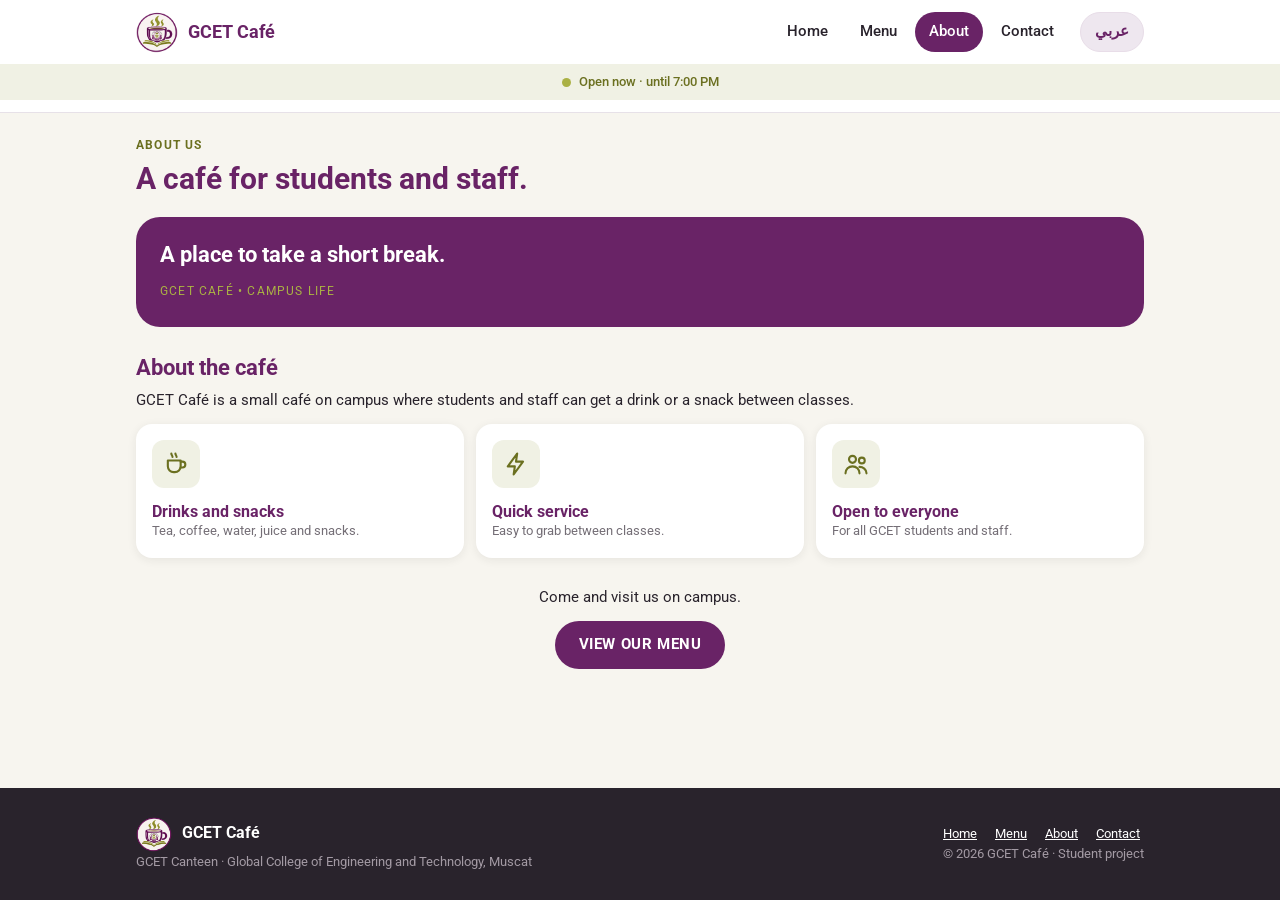
==== about.html @ 2eba9666 "GCET Café website: home, menu, about, contact, thank-you pages" ====
<!DOCTYPE html>
<html lang="en" dir="ltr">
<head>
  <meta charset="UTF-8">
  <meta name="viewport" content="width=device-width, initial-scale=1">
  <meta name="description" content="About GCET Café – a small café on campus for students and staff.">
  <title>GCET Café · About</title>
  <link rel="icon" href="images/logo.png">
  <link rel="preconnect" href="https://fonts.googleapis.com">
  <link rel="preconnect" href="https://fonts.gstatic.com" crossorigin>
  <link href="https://fonts.googleapis.com/css2?family=Cairo:wght@400;500;700&family=Roboto:wght@400;500;700&display=swap" rel="stylesheet">
  <link rel="stylesheet" href="css/style.css">
</head>
<body data-title="title.about">
  <a class="skip-link" href="#main" data-i18n="skip">Skip to main content</a>

  <!-- ===== Header ===== -->
  <header class="site-header">
    <div class="container header-inner">
      <a class="brand" href="index.html">
        <img src="images/logo.png" alt="" width="42" height="42">
        <span data-i18n="brand">GCET Café</span>
      </a>
      <nav class="top-nav" data-i18n-attr="aria-label:nav.main" aria-label="Main navigation">
        <ul>
          <li><a href="index.html" data-i18n="nav.home">Home</a></li>
          <li><a href="menu.html" data-i18n="nav.menu">Menu</a></li>
          <li><a href="about.html" aria-current="page" data-i18n="nav.about">About</a></li>
          <li><a href="contact.html" data-i18n="nav.contact">Contact</a></li>
        </ul>
      </nav>
      <button class="lang-btn" type="button" data-i18n="lang.switch" data-i18n-attr="aria-label:lang.label" aria-label="Switch to Arabic">عربي</button>
      <button class="menu-btn" type="button" aria-expanded="false" aria-controls="nav-overlay" data-i18n-attr="aria-label:nav.open" aria-label="Open navigation menu">
        <span data-icon="burger" style="width:24px;height:24px;display:block"></span>
      </button>
    </div>
    <p class="status-strip" id="status-strip" role="status">
      <span class="dot" aria-hidden="true"></span>
      <span class="status-text">Open now · until 7:00 PM</span>
    </p>
  </header>

  <!-- ===== Navigation menu (mobile) ===== -->
  <div class="nav-overlay" id="nav-overlay">
    <nav class="nav-panel" data-i18n-attr="aria-label:nav.main" aria-label="Main navigation">
      <div class="nav-panel-top">
        <span class="nav-panel-title" data-i18n="nav.title">EXPLORE</span>
        <button class="menu-btn close-btn" type="button" data-i18n-attr="aria-label:nav.close" aria-label="Close navigation menu" style="display:inline-flex">
          <span data-icon="close" style="width:22px;height:22px;display:block"></span>
        </button>
      </div>
      <ul>
        <li><a href="index.html"><strong data-i18n="nav.home">Home</strong><span data-i18n="nav.home.sub">Main page</span></a></li>
        <li><a href="menu.html"><strong data-i18n="nav.menu">Menu</strong><span data-i18n="nav.menu.sub">Drinks and snacks</span></a></li>
        <li><a href="about.html" aria-current="page"><strong data-i18n="nav.about">About</strong><span data-i18n="nav.about.sub">About the café</span></a></li>
        <li><a href="contact.html"><strong data-i18n="nav.contact">Contact</strong><span data-i18n="nav.contact.sub">Get in touch</span></a></li>
      </ul>
    </nav>
  </div>

  <!-- ===== Main content ===== -->
  <main id="main" class="container">
    <span class="eyebrow" data-i18n="about.eyebrow">ABOUT US</span>
    <h1 data-i18n="about.title">A café for students and staff.</h1>

    <figure class="quote-card">
      <blockquote data-i18n="about.quote">A place to take a short break.</blockquote>
      <figcaption><cite data-i18n="about.attr">GCET CAFÉ • CAMPUS LIFE</cite></figcaption>
    </figure>

    <section class="section" aria-labelledby="about-h2">
      <h2 id="about-h2" data-i18n="about.h2">About the café</h2>
      <p data-i18n="about.text">GCET Café is a small café on campus where students and staff can get a drink or a snack between classes.</p>

      <ul class="highlights">
        <li class="card">
          <span class="product-icon" data-icon="cup"></span>
          <div>
            <h3 data-i18n="about.hl1">Drinks and snacks</h3>
            <p data-i18n="about.hl1.d">Tea, coffee, water, juice and snacks.</p>
          </div>
        </li>
        <li class="card">
          <span class="product-icon" data-icon="bolt"></span>
          <div>
            <h3 data-i18n="about.hl2">Quick service</h3>
            <p data-i18n="about.hl2.d">Easy to grab between classes.</p>
          </div>
        </li>
        <li class="card">
          <span class="product-icon" data-icon="people"></span>
          <div>
            <h3 data-i18n="about.hl3">Open to everyone</h3>
            <p data-i18n="about.hl3.d">For all GCET students and staff.</p>
          </div>
        </li>
      </ul>
    </section>

    <section class="closing">
      <p data-i18n="about.closing">Come and visit us on campus.</p>
      <a class="btn" href="menu.html" data-i18n="about.cta">VIEW OUR MENU</a>
    </section>
  </main>

  <!-- ===== Footer ===== -->
  <footer class="site-footer">
    <div class="container footer-inner">
      <div>
        <div class="footer-brand"><img src="images/logo.png" alt="" width="36" height="36"><span data-i18n="brand">GCET Café</span></div>
        <p data-i18n="footer.place">GCET Canteen · Global College of Engineering and Technology, Muscat</p>
      </div>
      <div>
        <ul>
          <li><a href="index.html" data-i18n="nav.home">Home</a></li>
          <li><a href="menu.html" data-i18n="nav.menu">Menu</a></li>
          <li><a href="about.html" data-i18n="nav.about">About</a></li>
          <li><a href="contact.html" data-i18n="nav.contact">Contact</a></li>
        </ul>
        <p data-i18n="footer.copy">© 2026 GCET Café · Student project</p>
      </div>
    </div>
  </footer>

  <!-- ===== Bottom navigation (mobile) ===== -->
  <nav class="bottom-nav" data-i18n-attr="aria-label:nav.main" aria-label="Main navigation">
    <ul>
      <li><a href="index.html"><span data-icon="home"></span><span data-i18n="nav.home">Home</span></a></li>
      <li><a href="menu.html"><span data-icon="menu"></span><span data-i18n="nav.menu">Menu</span></a></li>
      <li><a href="about.html" aria-current="page"><span data-icon="about"></span><span data-i18n="nav.about">About</span></a></li>
      <li><a href="contact.html"><span data-icon="contact"></span><span data-i18n="nav.contact">Contact</span></a></li>
    </ul>
  </nav>

  <script src="js/main.js"></script>
</body>
</html>
---- css/style.css ----
/* =========================================================
   GCET Café — main stylesheet
   Colours and sizes come from the Figma design system.
   ========================================================= */

:root {
  /* Brand colours */
  --purple-900: #692366;
  --purple-700: #8c4a89;
  --purple-200: #e8dde8;
  --purple-100: #eee7ef;
  --olive-700: #6b7020;
  --olive-500: #aab144;
  --olive-100: #f0f1e4;
  --cream-100: #f7f5ef;
  --ink-900: #29232c;
  --gray-600: #746e76;
  --gray-400: #a39aa4;
  --gray-200: #e7e1e8;
  --white: #ffffff;
  --error: #b3261e;

  /* Shape */
  --radius-md: 12px;
  --radius-lg: 16px;
  --radius-xl: 24px;
  --radius-full: 999px;

  --shadow: 0 2px 10px rgba(41, 35, 44, 0.08);
  --max-width: 1040px;
  --header-h: 64px;
  --bottom-nav-h: 68px;
}

/* ---------- Base ---------- */
*,
*::before,
*::after {
  box-sizing: border-box;
}

html {
  scroll-behavior: smooth;
}

body {
  margin: 0;
  font-family: "Roboto", Arial, sans-serif;
  font-size: 15px;
  line-height: 1.55;
  color: var(--ink-900);
  background: var(--cream-100);
  padding-bottom: var(--bottom-nav-h);
}

html[lang="ar"] body {
  font-family: "Cairo", Tahoma, sans-serif;
}

img {
  max-width: 100%;
  display: block;
}

a {
  color: var(--purple-900);
}

h1, h2, h3 {
  line-height: 1.2;
  margin: 0 0 0.5rem;
}

h1 { font-size: 30px; color: var(--purple-900); }
h2 { font-size: 22px; color: var(--purple-900); }
h3 { font-size: 16px; }

p { margin: 0 0 0.75rem; }

/* Visible focus for keyboard users */
:focus-visible {
  outline: 3px solid var(--olive-500);
  outline-offset: 2px;
  border-radius: 4px;
}

/* Skip link */
.skip-link {
  position: absolute;
  left: 8px;
  top: -60px;
  background: var(--purple-900);
  color: var(--white);
  padding: 10px 16px;
  border-radius: var(--radius-md);
  z-index: 100;
  text-decoration: none;
}
.skip-link:focus {
  top: 8px;
}

[data-icon] svg {
  width: 100%;
  height: 100%;
}

.visually-hidden {
  position: absolute;
  width: 1px;
  height: 1px;
  overflow: hidden;
  clip: rect(0 0 0 0);
  white-space: nowrap;
}

.container {
  width: 100%;
  max-width: var(--max-width);
  margin: 0 auto;
  padding: 0 16px;
}

/* ---------- Header ---------- */
.site-header {
  position: sticky;
  top: 0;
  z-index: 50;
  background: var(--white);
  border-bottom: 1px solid var(--gray-200);
}

.header-inner {
  display: flex;
  align-items: center;
  gap: 12px;
  height: var(--header-h);
}

.brand {
  display: flex;
  align-items: center;
  gap: 10px;
  text-decoration: none;
  color: var(--purple-900);
  font-weight: 700;
  font-size: 18px;
  margin-inline-end: auto;
}
.brand img {
  width: 42px;
  height: 42px;
}

.top-nav {
  display: none;
}
.top-nav ul {
  list-style: none;
  display: flex;
  gap: 4px;
  margin: 0;
  padding: 0;
}
.top-nav a {
  display: block;
  padding: 8px 14px;
  border-radius: var(--radius-full);
  text-decoration: none;
  color: var(--ink-900);
  font-weight: 500;
}
.top-nav a:hover {
  background: var(--purple-100);
}
.top-nav a[aria-current="page"] {
  background: var(--purple-900);
  color: var(--white);
}

.lang-btn,
.menu-btn {
  font: inherit;
  cursor: pointer;
  border: 1px solid var(--purple-200);
  background: var(--purple-100);
  color: var(--purple-900);
  border-radius: var(--radius-full);
  min-height: 40px;
  min-width: 44px;
  padding: 0 14px;
  font-weight: 700;
}
.lang-btn:hover,
.menu-btn:hover {
  background: var(--purple-200);
}
.menu-btn {
  display: inline-flex;
  align-items: center;
  justify-content: center;
  padding: 0 10px;
}

/* ---------- Open / closed strip ---------- */
.status-strip {
  display: flex;
  align-items: center;
  justify-content: center;
  gap: 8px;
  padding: 8px 16px;
  font-size: 13px;
  font-weight: 500;
  background: var(--olive-100);
  color: var(--olive-700);
}
.status-strip .dot {
  width: 9px;
  height: 9px;
  border-radius: 50%;
  background: var(--olive-500);
  flex-shrink: 0;
}
.status-strip.is-closed {
  background: var(--purple-100);
  color: var(--purple-900);
}
.status-strip.is-closed .dot {
  background: var(--purple-700);
}

/* ---------- Slide-out navigation menu ---------- */
.nav-overlay {
  position: fixed;
  inset: 0;
  background: rgba(41, 35, 44, 0.45);
  z-index: 80;
  display: none;
}
.nav-overlay.is-open {
  display: block;
}
.nav-panel {
  position: absolute;
  top: 0;
  bottom: 0;
  inset-inline-end: 0;
  width: min(320px, 85vw);
  background: var(--white);
  padding: 20px;
  overflow-y: auto;
}
.nav-panel-top {
  display: flex;
  align-items: center;
  justify-content: space-between;
  margin-bottom: 16px;
}
.nav-panel-title {
  font-size: 12px;
  letter-spacing: 0.12em;
  font-weight: 700;
  color: var(--gray-600);
}
.nav-panel ul {
  list-style: none;
  margin: 0;
  padding: 0;
}
.nav-panel li + li {
  margin-top: 8px;
}
.nav-panel a {
  display: flex;
  flex-direction: column;
  padding: 12px 14px;
  border-radius: var(--radius-md);
  text-decoration: none;
  color: var(--ink-900);
  background: var(--cream-100);
}
.nav-panel a strong {
  font-size: 16px;
}
.nav-panel a span {
  font-size: 12px;
  color: var(--gray-600);
}
.nav-panel a[aria-current="page"] {
  background: var(--purple-100);
  color: var(--purple-900);
}

/* ---------- Bottom navigation (mobile) ---------- */
.bottom-nav {
  position: fixed;
  bottom: 0;
  left: 0;
  right: 0;
  z-index: 40;
  height: var(--bottom-nav-h);
  background: var(--white);
  border-top: 1px solid var(--gray-200);
}
.bottom-nav ul {
  list-style: none;
  display: grid;
  grid-template-columns: repeat(4, 1fr);
  height: 100%;
  margin: 0;
  padding: 0;
}
.bottom-nav a {
  display: flex;
  flex-direction: column;
  align-items: center;
  justify-content: center;
  gap: 2px;
  height: 100%;
  text-decoration: none;
  color: var(--gray-600);
  font-size: 12px;
  font-weight: 500;
}
.bottom-nav svg {
  width: 24px;
  height: 24px;
}
.bottom-nav a[aria-current="page"] {
  color: var(--purple-900);
  font-weight: 700;
}

/* ---------- Generic sections ---------- */
/* Keep the footer at the bottom on short pages */
body {
  min-height: 100vh;
  display: flex;
  flex-direction: column;
}
main.container {
  flex: 1;
  padding-top: 20px;
  padding-bottom: 40px;
}

.section {
  margin-top: 28px;
}
.section-head {
  display: flex;
  align-items: baseline;
  justify-content: space-between;
  gap: 12px;
  margin-bottom: 12px;
}
.section-head a {
  font-size: 13px;
  font-weight: 700;
  text-decoration: none;
  color: var(--olive-700);
}

.eyebrow {
  display: inline-block;
  font-size: 12px;
  font-weight: 700;
  letter-spacing: 0.1em;
  text-transform: uppercase;
  color: var(--olive-700);
  margin-bottom: 6px;
}
html[lang="ar"] .eyebrow {
  letter-spacing: 0;
}

.subtitle {
  color: var(--gray-600);
}

.badge {
  display: inline-block;
  font-size: 11px;
  font-weight: 700;
  letter-spacing: 0.06em;
  padding: 4px 10px;
  border-radius: var(--radius-full);
  background: var(--olive-100);
  color: var(--olive-700);
}

.card {
  background: var(--white);
  border-radius: var(--radius-lg);
  padding: 16px;
  box-shadow: var(--shadow);
}

/* Buttons */
.btn {
  display: inline-flex;
  align-items: center;
  justify-content: center;
  gap: 8px;
  min-height: 48px;
  padding: 0 24px;
  border: none;
  border-radius: var(--radius-full);
  font: inherit;
  font-weight: 700;
  letter-spacing: 0.04em;
  text-decoration: none;
  cursor: pointer;
  background: var(--purple-900);
  color: var(--white);
}
.btn:hover {
  background: var(--purple-700);
}
.btn-light {
  background: var(--white);
  color: var(--purple-900);
}
.btn-light:hover {
  background: var(--purple-100);
}
.btn-block {
  width: 100%;
}

/* ---------- Home ---------- */
.hero {
  padding-top: 8px;
}
.hero h1 {
  font-size: 32px;
}
.hero h1 span {
  display: block;
}

.feature-card {
  position: relative;
  overflow: hidden;
  margin-top: 20px;
  padding: 24px;
  border-radius: var(--radius-xl);
  background: var(--purple-900);
  color: var(--white);
}
.feature-card .eyebrow {
  color: var(--olive-500);
}
.feature-card h2 {
  color: var(--white);
  font-size: 26px;
}
.feature-card h2 span {
  display: block;
}
.feature-card p {
  color: var(--purple-200);
  max-width: 60%;
}
.feature-card .cup {
  position: absolute;
  inset-inline-end: -10px;
  bottom: -10px;
  width: 150px;
  height: 150px;
}

.fav-grid {
  display: grid;
  grid-template-columns: 1fr 1fr;
  gap: 12px;
}
.product-card {
  display: flex;
  flex-direction: column;
  gap: 4px;
}
.product-icon {
  width: 48px;
  height: 48px;
  border-radius: var(--radius-md);
  background: var(--purple-100);
  color: var(--purple-900);
  display: grid;
  place-items: center;
  margin-bottom: 6px;
}
.product-icon svg {
  width: 28px;
  height: 28px;
}
.product-card h3 {
  margin: 0;
}
.product-card .details {
  font-size: 12px;
  color: var(--gray-600);
  margin: 0;
}
.price {
  font-weight: 700;
  color: var(--purple-900);
}

.note-banner {
  display: flex;
  gap: 12px;
  align-items: flex-start;
  background: var(--olive-100);
  border-inline-start: 4px solid var(--olive-500);
  border-radius: var(--radius-md);
  padding: 14px 16px;
}
.note-banner h3 {
  color: var(--olive-700);
  margin-bottom: 2px;
}
.note-banner p {
  margin: 0;
}

.info-list {
  display: grid;
  gap: 12px;
}
.info-card {
  display: flex;
  align-items: center;
  gap: 14px;
  text-decoration: none;
  color: inherit;
}
.info-card:hover {
  box-shadow: 0 4px 16px rgba(105, 35, 102, 0.15);
}
.info-card .product-icon {
  margin: 0;
  flex-shrink: 0;
}
.info-card h3 {
  margin: 0;
  color: var(--purple-900);
}
.info-card p {
  margin: 0;
  font-size: 13px;
  color: var(--gray-600);
}
.info-card .arrow {
  margin-inline-start: auto;
  color: var(--gray-400);
}
html[dir="rtl"] .arrow {
  transform: scaleX(-1);
}

/* ---------- Menu page ---------- */
.tabs {
  position: sticky;
  top: var(--header-h);
  z-index: 20;
  display: flex;
  gap: 8px;
  padding: 12px 0;
  background: var(--cream-100);
  overflow-x: auto;
}
.tab {
  flex-shrink: 0;
  font: inherit;
  font-weight: 500;
  cursor: pointer;
  min-height: 40px;
  padding: 0 18px;
  border-radius: var(--radius-full);
  border: 1px solid var(--gray-200);
  background: var(--white);
  color: var(--ink-900);
}
.tab[aria-pressed="true"] {
  background: var(--purple-900);
  border-color: var(--purple-900);
  color: var(--white);
}

.offer-card {
  display: flex;
  align-items: center;
  gap: 16px;
  padding: 18px;
  border-radius: var(--radius-lg);
  background: var(--olive-500);
  color: var(--ink-900);
}
.offer-card .eyebrow {
  color: var(--ink-900);
}
.offer-card h2 {
  color: var(--ink-900);
  margin-bottom: 2px;
}
.offer-card p {
  margin: 0;
}
.offer-card .price {
  margin-inline-start: auto;
  font-size: 18px;
  background: var(--white);
  color: var(--purple-900);
  padding: 8px 14px;
  border-radius: var(--radius-full);
  white-space: nowrap;
}

.menu-section {
  scroll-margin-top: calc(var(--header-h) + 70px);
}
.menu-section h2 {
  font-size: 13px;
  letter-spacing: 0.12em;
  color: var(--gray-600);
  text-transform: uppercase;
}
html[lang="ar"] .menu-section h2 {
  letter-spacing: 0;
  font-size: 15px;
}
.menu-list {
  list-style: none;
  margin: 0;
  padding: 0;
  display: grid;
  gap: 10px;
}
.menu-item {
  display: flex;
  align-items: center;
  gap: 14px;
}
.menu-item .product-icon {
  margin: 0;
  flex-shrink: 0;
}
.menu-item h3 {
  margin: 0 0 2px;
  display: flex;
  flex-wrap: wrap;
  align-items: center;
  gap: 8px;
}
.menu-item p {
  margin: 0;
  font-size: 13px;
  color: var(--gray-600);
}
.menu-item .price {
  margin-inline-start: auto;
  white-space: nowrap;
}

.small-note {
  font-size: 12px;
  color: var(--gray-600);
  margin-top: 20px;
}

/* ---------- About page ---------- */
.quote-card {
  margin: 20px 0;
  padding: 24px;
  border-radius: var(--radius-xl);
  background: var(--purple-900);
  color: var(--white);
}
.quote-card blockquote {
  margin: 0 0 10px;
  font-size: 22px;
  font-weight: 700;
  line-height: 1.3;
}
.quote-card cite {
  font-style: normal;
  font-size: 12px;
  letter-spacing: 0.1em;
  color: var(--olive-500);
}
.highlights {
  list-style: none;
  margin: 0;
  padding: 0;
  display: grid;
  gap: 12px;
}
.highlights li {
  display: flex;
  gap: 14px;
  align-items: center;
}
.highlights .product-icon {
  margin: 0;
  flex-shrink: 0;
  background: var(--olive-100);
  color: var(--olive-700);
}
.highlights h3 {
  margin: 0;
  color: var(--purple-900);
}
.highlights p {
  margin: 0;
  font-size: 13px;
  color: var(--gray-600);
}
.closing {
  text-align: center;
  margin-top: 28px;
}

/* ---------- Contact page ---------- */
.email-card {
  display: flex;
  align-items: center;
  gap: 14px;
  background: var(--purple-900);
  color: var(--white);
  text-decoration: none;
  border-radius: var(--radius-lg);
  padding: 18px;
}
.email-card .eyebrow {
  color: var(--olive-500);
  margin: 0;
}
.email-card strong {
  display: block;
  font-size: 17px;
}
.email-card .product-icon {
  margin: 0;
  background: rgba(255, 255, 255, 0.15);
  color: var(--white);
}
.email-card:hover {
  background: var(--purple-700);
}

.social-grid {
  display: grid;
  grid-template-columns: repeat(3, 1fr);
  gap: 10px;
}
.social-card {
  display: flex;
  flex-direction: column;
  align-items: center;
  text-align: center;
  gap: 4px;
  text-decoration: none;
  color: inherit;
  padding: 14px 8px;
}
.social-card .product-icon {
  margin: 0 0 4px;
}
.social-card strong {
  font-size: 14px;
  color: var(--purple-900);
}
.social-card span {
  font-size: 11px;
  color: var(--gray-600);
}

.contact-form {
  display: grid;
  gap: 16px;
}
.field label {
  display: block;
  font-size: 12px;
  font-weight: 700;
  letter-spacing: 0.08em;
  text-transform: uppercase;
  color: var(--ink-900);
  margin-bottom: 6px;
}
html[lang="ar"] .field label {
  letter-spacing: 0;
  font-size: 14px;
}
.field input,
.field textarea {
  width: 100%;
  font: inherit;
  color: var(--ink-900);
  background: var(--cream-100);
  border: 1.5px solid var(--gray-200);
  border-radius: var(--radius-md);
  padding: 12px 14px;
  min-height: 48px;
}
.field textarea {
  min-height: 130px;
  resize: vertical;
}
.field input:focus,
.field textarea:focus {
  outline: none;
  border-color: var(--purple-900);
  background: var(--white);
  box-shadow: 0 0 0 3px var(--purple-200);
}
.field [aria-invalid="true"] {
  border-color: var(--error);
  background: #fdf3f2;
}
.error-msg {
  display: block;
  min-height: 1em;
  margin-top: 6px;
  font-size: 13px;
  color: var(--error);
}
.error-msg:empty {
  display: none;
}
.form-error-summary {
  display: none;
  padding: 12px 14px;
  border-radius: var(--radius-md);
  background: #fdf3f2;
  color: var(--error);
  border: 1px solid var(--error);
  font-weight: 500;
}
.form-error-summary.is-visible {
  display: block;
}

/* ---------- Message sent page ---------- */
.thanks {
  text-align: center;
  padding: 40px 0;
}
.thanks .tick {
  width: 88px;
  height: 88px;
  margin: 0 auto 20px;
  border-radius: 50%;
  background: var(--olive-100);
  color: var(--olive-700);
  display: grid;
  place-items: center;
}
.thanks .tick svg {
  width: 44px;
  height: 44px;
}
.thanks p {
  color: var(--gray-600);
  max-width: 340px;
  margin: 0 auto 24px;
}

/* ---------- Footer ---------- */
.site-footer {
  background: var(--ink-900);
  color: var(--gray-200);
  padding: 28px 0;
  font-size: 13px;
}
.footer-inner {
  display: grid;
  gap: 16px;
}
.footer-brand {
  display: flex;
  align-items: center;
  gap: 10px;
  font-weight: 700;
  color: var(--white);
  font-size: 16px;
}
.footer-brand img {
  width: 36px;
  height: 36px;
}
.site-footer ul {
  list-style: none;
  margin: 0;
  padding: 0;
  display: flex;
  flex-wrap: wrap;
  gap: 6px 18px;
}
.site-footer a {
  color: var(--white);
}
.site-footer p {
  margin: 0;
  color: var(--gray-400);
}

/* =========================================================
   Larger screens (tablet / desktop)
   ========================================================= */
@media (min-width: 768px) {
  body {
    padding-bottom: 0;
  }
  .bottom-nav,
  .menu-btn {
    display: none;
  }
  .top-nav {
    display: block;
  }
  .hero h1 {
    font-size: 44px;
  }
  .home-grid {
    display: grid;
    grid-template-columns: 1.2fr 1fr;
    gap: 28px;
    align-items: start;
  }
  .feature-card {
    padding: 36px;
    min-height: 260px;
  }
  .feature-card .cup {
    width: 200px;
    height: 200px;
  }
  .fav-grid {
    grid-template-columns: repeat(2, 1fr);
  }
  .info-list {
    grid-template-columns: 1fr 1fr;
  }
  .menu-columns {
    display: grid;
    grid-template-columns: repeat(3, 1fr);
    gap: 24px;
    align-items: start;
  }
  .highlights {
    grid-template-columns: repeat(3, 1fr);
  }
  .highlights li {
    flex-direction: column;
    align-items: flex-start;
  }
  .contact-grid {
    display: grid;
    grid-template-columns: 1fr 1.2fr;
    gap: 28px;
    align-items: start;
  }
  .footer-inner {
    grid-template-columns: 1fr auto;
    align-items: center;
  }
}

@media (prefers-reduced-motion: reduce) {
  html {
    scroll-behavior: auto;
  }
}
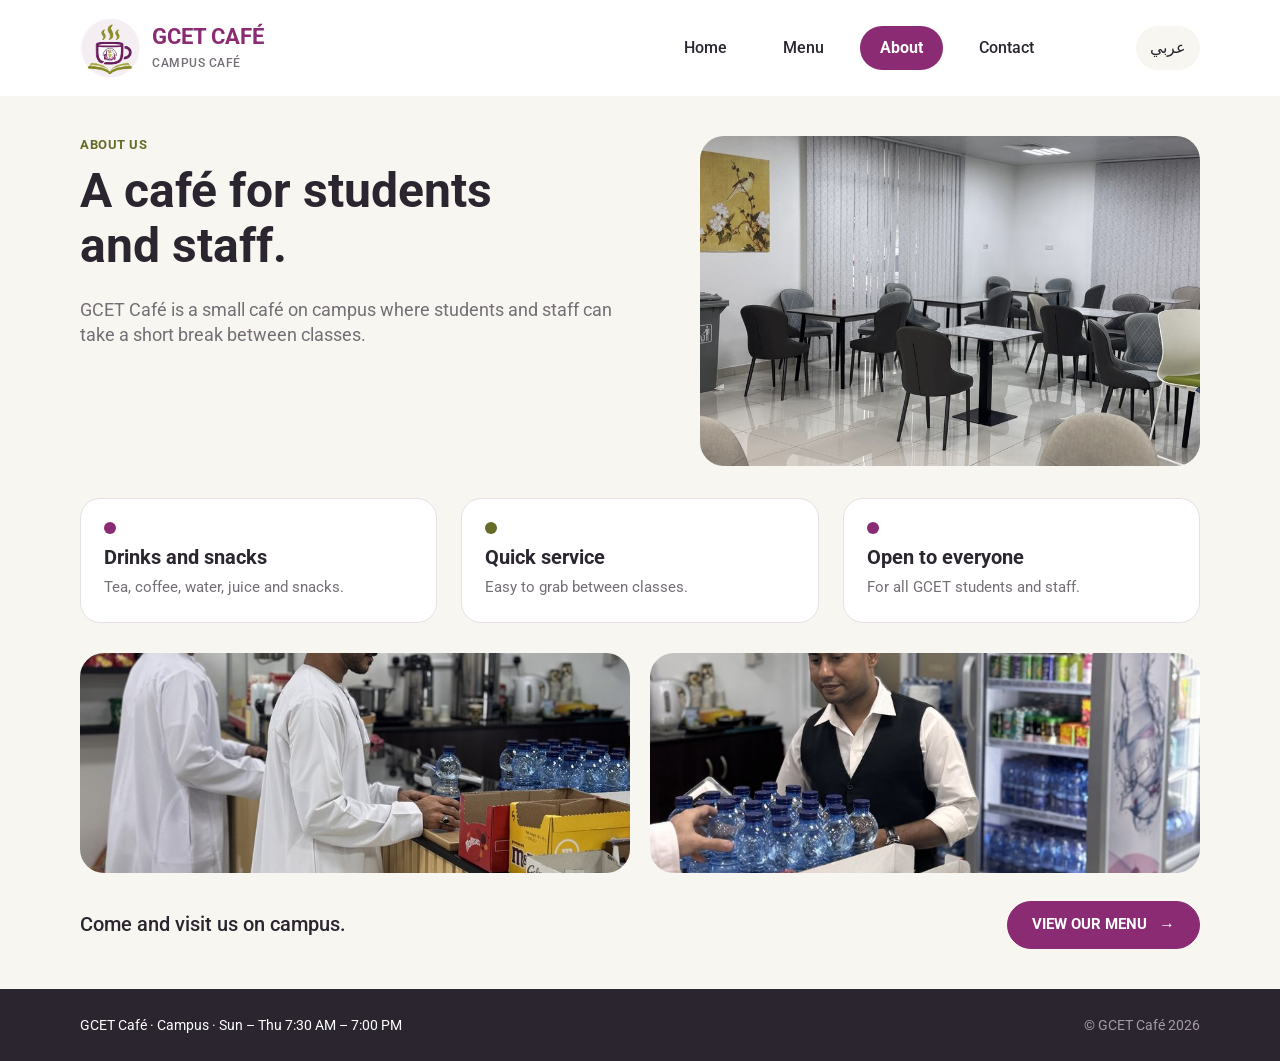
==== commit 50891456: "Match Figma design: real photos, new colours, desktop layout" ====
--- a/about.html
+++ b/about.html
@@ -18,8 +18,11 @@
   <header class="site-header">
     <div class="container header-inner">
       <a class="brand" href="index.html">
-        <img src="images/logo.png" alt="" width="42" height="42">
-        <span data-i18n="brand">GCET Café</span>
+        <img src="images/logo.png" alt="" width="60" height="60">
+        <span class="brand-text">
+          <strong data-i18n="brand.name">GCET CAFÉ</strong>
+          <small data-i18n="brand.tag">CAMPUS CAFÉ</small>
+        </span>
       </a>
       <nav class="top-nav" data-i18n-attr="aria-label:nav.main" aria-label="Main navigation">
         <ul>
@@ -34,10 +37,6 @@
         <span data-icon="burger" style="width:24px;height:24px;display:block"></span>
       </button>
     </div>
-    <p class="status-strip" id="status-strip" role="status">
-      <span class="dot" aria-hidden="true"></span>
-      <span class="status-text">Open now · until 7:00 PM</span>
-    </p>
   </header>
 
   <!-- ===== Navigation menu (mobile) ===== -->
@@ -60,65 +59,49 @@
 
   <!-- ===== Main content ===== -->
   <main id="main" class="container">
-    <span class="eyebrow" data-i18n="about.eyebrow">ABOUT US</span>
-    <h1 data-i18n="about.title">A café for students and staff.</h1>
+    <div class="about-top">
+      <div>
+        <span class="eyebrow" data-i18n="about.eyebrow">ABOUT US</span>
+        <h1 class="page-title"><span data-i18n="about.t1">A café for students</span> <span data-i18n="about.t2">and staff.</span></h1>
+        <p class="lead" data-i18n="about.text">GCET Café is a small café on campus where students and staff can take a short break between classes.</p>
+      </div>
+      <img class="photo about-photo" src="images/cafe-seating.png" alt="Tables and chairs in the café seating area" data-i18n-attr="alt:alt.seating" width="660" height="330">
+    </div>
 
-    <figure class="quote-card">
-      <blockquote data-i18n="about.quote">A place to take a short break.</blockquote>
-      <figcaption><cite data-i18n="about.attr">GCET CAFÉ • CAMPUS LIFE</cite></figcaption>
-    </figure>
+    <ul class="features">
+      <li class="card feature">
+        <span class="dot" aria-hidden="true"></span>
+        <h3 data-i18n="about.hl1">Drinks and snacks</h3>
+        <p data-i18n="about.hl1.d">Tea, coffee, water, juice and snacks.</p>
+      </li>
+      <li class="card feature">
+        <span class="dot olive" aria-hidden="true"></span>
+        <h3 data-i18n="about.hl2">Quick service</h3>
+        <p data-i18n="about.hl2.d">Easy to grab between classes.</p>
+      </li>
+      <li class="card feature">
+        <span class="dot" aria-hidden="true"></span>
+        <h3 data-i18n="about.hl3">Open to everyone</h3>
+        <p data-i18n="about.hl3.d">For all GCET students and staff.</p>
+      </li>
+    </ul>
 
-    <section class="section" aria-labelledby="about-h2">
-      <h2 id="about-h2" data-i18n="about.h2">About the café</h2>
-      <p data-i18n="about.text">GCET Café is a small café on campus where students and staff can get a drink or a snack between classes.</p>
+    <div class="about-photos">
+      <img class="photo" src="images/ordering.png" alt="Students buying bottled water at the counter" data-i18n-attr="alt:alt.ordering" width="630" height="220" loading="lazy">
+      <img class="photo" src="images/preparing.png" alt="A staff member handing over bottled water" data-i18n-attr="alt:alt.preparing" width="630" height="220" loading="lazy">
+    </div>
 
-      <ul class="highlights">
-        <li class="card">
-          <span class="product-icon" data-icon="cup"></span>
-          <div>
-            <h3 data-i18n="about.hl1">Drinks and snacks</h3>
-            <p data-i18n="about.hl1.d">Tea, coffee, water, juice and snacks.</p>
-          </div>
-        </li>
-        <li class="card">
-          <span class="product-icon" data-icon="bolt"></span>
-          <div>
-            <h3 data-i18n="about.hl2">Quick service</h3>
-            <p data-i18n="about.hl2.d">Easy to grab between classes.</p>
-          </div>
-        </li>
-        <li class="card">
-          <span class="product-icon" data-icon="people"></span>
-          <div>
-            <h3 data-i18n="about.hl3">Open to everyone</h3>
-            <p data-i18n="about.hl3.d">For all GCET students and staff.</p>
-          </div>
-        </li>
-      </ul>
-    </section>
-
-    <section class="closing">
+    <div class="about-end">
       <p data-i18n="about.closing">Come and visit us on campus.</p>
-      <a class="btn" href="menu.html" data-i18n="about.cta">VIEW OUR MENU</a>
-    </section>
+      <a class="btn" href="menu.html"><span data-i18n="about.cta">VIEW OUR MENU</span><span class="arrow" aria-hidden="true">→</span></a>
+    </div>
   </main>
 
   <!-- ===== Footer ===== -->
   <footer class="site-footer">
     <div class="container footer-inner">
-      <div>
-        <div class="footer-brand"><img src="images/logo.png" alt="" width="36" height="36"><span data-i18n="brand">GCET Café</span></div>
-        <p data-i18n="footer.place">GCET Canteen · Global College of Engineering and Technology, Muscat</p>
-      </div>
-      <div>
-        <ul>
-          <li><a href="index.html" data-i18n="nav.home">Home</a></li>
-          <li><a href="menu.html" data-i18n="nav.menu">Menu</a></li>
-          <li><a href="about.html" data-i18n="nav.about">About</a></li>
-          <li><a href="contact.html" data-i18n="nav.contact">Contact</a></li>
-        </ul>
-        <p data-i18n="footer.copy">© 2026 GCET Café · Student project</p>
-      </div>
+      <p data-i18n="footer.info">GCET Café · Campus · Sun – Thu 7:30 AM – 7:00 PM</p>
+      <p class="footer-copy" data-i18n="footer.copy">© GCET Café 2026</p>
     </div>
   </footer>
 
@@ -134,4 +117,4 @@
 
   <script src="js/main.js"></script>
 </body>
-</html>
+</html>
--- a/css/style.css
+++ b/css/style.css
@@ -1,34 +1,28 @@
 /* =========================================================
    GCET Café — main stylesheet
-   Colours and sizes come from the Figma design system.
+   Colours, sizes and spacing follow the Figma design
+   (Screens — Desktop + Screens — Mobile).
    ========================================================= */
 
 :root {
-  /* Brand colours */
-  --purple-900: #692366;
-  --purple-700: #8c4a89;
-  --purple-200: #e8dde8;
-  --purple-100: #eee7ef;
-  --olive-700: #6b7020;
-  --olive-500: #aab144;
-  --olive-100: #f0f1e4;
-  --cream-100: #f7f5ef;
-  --ink-900: #29232c;
-  --gray-600: #746e76;
-  --gray-400: #a39aa4;
-  --gray-200: #e7e1e8;
+  /* Brand colours (from Figma) */
+  --purple: #8a2b73;
+  --purple-ring: #a8559a;
+  --purple-soft: #f6ecf4;
+  --olive-dark: #666b2a;
+  --olive: #b2b672;
+  --olive-soft: #f1f2e4;
+  --cream: #f8f6f1;
+  --ink: #2b2530;
+  --gray: #746e76;
+  --gray-light: #a39aa4;
+  --border: #e6e0e4;
   --white: #ffffff;
+  --facebook: #1877f2;
   --error: #b3261e;
 
-  /* Shape */
-  --radius-md: 12px;
-  --radius-lg: 16px;
-  --radius-xl: 24px;
-  --radius-full: 999px;
-
-  --shadow: 0 2px 10px rgba(41, 35, 44, 0.08);
-  --max-width: 1040px;
-  --header-h: 64px;
+  --page-gutter: 16px;
+  --header-h: 72px;
   --bottom-nav-h: 68px;
 }
 
@@ -45,11 +39,14 @@
 
 body {
   margin: 0;
+  min-height: 100vh;
+  display: flex;
+  flex-direction: column;
   font-family: "Roboto", Arial, sans-serif;
   font-size: 15px;
-  line-height: 1.55;
-  color: var(--ink-900);
-  background: var(--cream-100);
+  line-height: 1.45;
+  color: var(--ink);
+  background: var(--cream);
   padding-bottom: var(--bottom-nav-h);
 }
 
@@ -63,46 +60,36 @@
 }
 
 a {
-  color: var(--purple-900);
+  color: var(--purple);
+}
+
+h1, h2, h3, p {
+  margin: 0;
 }
 
 h1, h2, h3 {
-  line-height: 1.2;
-  margin: 0 0 0.5rem;
-}
-
-h1 { font-size: 30px; color: var(--purple-900); }
-h2 { font-size: 22px; color: var(--purple-900); }
-h3 { font-size: 16px; }
-
-p { margin: 0 0 0.75rem; }
+  line-height: 1.15;
+}
 
 /* Visible focus for keyboard users */
 :focus-visible {
-  outline: 3px solid var(--olive-500);
+  outline: 3px solid var(--olive);
   outline-offset: 2px;
-  border-radius: 4px;
-}
-
-/* Skip link */
+}
+
 .skip-link {
   position: absolute;
   left: 8px;
   top: -60px;
-  background: var(--purple-900);
+  z-index: 100;
+  padding: 10px 16px;
+  border-radius: 12px;
+  background: var(--purple);
   color: var(--white);
-  padding: 10px 16px;
-  border-radius: var(--radius-md);
-  z-index: 100;
   text-decoration: none;
 }
 .skip-link:focus {
   top: 8px;
-}
-
-[data-icon] svg {
-  width: 100%;
-  height: 100%;
 }
 
 .visually-hidden {
@@ -114,11 +101,23 @@
   white-space: nowrap;
 }
 
+[data-icon] svg {
+  width: 100%;
+  height: 100%;
+}
+
 .container {
   width: 100%;
-  max-width: var(--max-width);
+  max-width: 1440px;
   margin: 0 auto;
-  padding: 0 16px;
+  padding-left: var(--page-gutter);
+  padding-right: var(--page-gutter);
+}
+
+/* Arrows point the other way in Arabic */
+html[dir="rtl"] .arrow {
+  display: inline-block;
+  transform: scaleX(-1);
 }
 
 /* ---------- Header ---------- */
@@ -127,29 +126,41 @@
   top: 0;
   z-index: 50;
   background: var(--white);
-  border-bottom: 1px solid var(--gray-200);
 }
 
 .header-inner {
   display: flex;
   align-items: center;
+  gap: 10px;
+  height: var(--header-h);
+}
+
+.brand {
+  display: flex;
+  align-items: center;
   gap: 12px;
-  height: var(--header-h);
-}
-
-.brand {
-  display: flex;
-  align-items: center;
-  gap: 10px;
+  margin-inline-end: auto;
   text-decoration: none;
-  color: var(--purple-900);
-  font-weight: 700;
+}
+.brand img {
+  width: 48px;
+  height: 48px;
+  border-radius: 50%;
+  object-fit: cover;
+}
+.brand-text strong {
+  display: block;
   font-size: 18px;
-  margin-inline-end: auto;
-}
-.brand img {
-  width: 42px;
-  height: 42px;
+  font-weight: 700;
+  color: var(--purple);
+  line-height: 1.2;
+}
+.brand-text small {
+  display: block;
+  font-size: 11px;
+  font-weight: 500;
+  letter-spacing: 0.5px;
+  color: var(--gray);
 }
 
 .top-nav {
@@ -158,84 +169,62 @@
 .top-nav ul {
   list-style: none;
   display: flex;
-  gap: 4px;
+  gap: 16px;
   margin: 0;
   padding: 0;
 }
 .top-nav a {
-  display: block;
-  padding: 8px 14px;
-  border-radius: var(--radius-full);
+  display: flex;
+  align-items: center;
+  height: 44px;
+  padding: 0 20px;
+  border-radius: 22px;
+  font-size: 16px;
+  font-weight: 500;
+  color: var(--ink);
   text-decoration: none;
-  color: var(--ink-900);
-  font-weight: 500;
 }
 .top-nav a:hover {
-  background: var(--purple-100);
+  background: var(--purple-soft);
 }
 .top-nav a[aria-current="page"] {
-  background: var(--purple-900);
+  background: var(--purple);
   color: var(--white);
+  font-weight: 700;
 }
 
 .lang-btn,
 .menu-btn {
-  font: inherit;
-  cursor: pointer;
-  border: 1px solid var(--purple-200);
-  background: var(--purple-100);
-  color: var(--purple-900);
-  border-radius: var(--radius-full);
-  min-height: 40px;
+  display: inline-flex;
+  align-items: center;
+  justify-content: center;
+  height: 44px;
   min-width: 44px;
   padding: 0 14px;
-  font-weight: 700;
+  border: none;
+  border-radius: 22px;
+  background: var(--cream);
+  color: var(--ink);
+  font: inherit;
+  font-size: 16px;
+  font-weight: 500;
+  cursor: pointer;
 }
 .lang-btn:hover,
 .menu-btn:hover {
-  background: var(--purple-200);
+  background: var(--purple-soft);
 }
 .menu-btn {
-  display: inline-flex;
-  align-items: center;
-  justify-content: center;
   padding: 0 10px;
 }
 
-/* ---------- Open / closed strip ---------- */
-.status-strip {
-  display: flex;
-  align-items: center;
-  justify-content: center;
-  gap: 8px;
-  padding: 8px 16px;
-  font-size: 13px;
-  font-weight: 500;
-  background: var(--olive-100);
-  color: var(--olive-700);
-}
-.status-strip .dot {
-  width: 9px;
-  height: 9px;
-  border-radius: 50%;
-  background: var(--olive-500);
-  flex-shrink: 0;
-}
-.status-strip.is-closed {
-  background: var(--purple-100);
-  color: var(--purple-900);
-}
-.status-strip.is-closed .dot {
-  background: var(--purple-700);
-}
-
-/* ---------- Slide-out navigation menu ---------- */
+/* ---------- Slide-out navigation menu (mobile) ---------- */
 .nav-overlay {
   position: fixed;
   inset: 0;
-  background: rgba(41, 35, 44, 0.45);
   z-index: 80;
   display: none;
+  background: rgba(43, 37, 48, 0.45);
 }
 .nav-overlay.is-open {
   display: block;
@@ -246,9 +235,9 @@
   bottom: 0;
   inset-inline-end: 0;
   width: min(320px, 85vw);
-  background: var(--white);
   padding: 20px;
   overflow-y: auto;
+  background: var(--white);
 }
 .nav-panel-top {
   display: flex;
@@ -257,10 +246,10 @@
   margin-bottom: 16px;
 }
 .nav-panel-title {
-  font-size: 12px;
-  letter-spacing: 0.12em;
-  font-weight: 700;
-  color: var(--gray-600);
+  font-size: 13px;
+  font-weight: 700;
+  letter-spacing: 0.5px;
+  color: var(--olive-dark);
 }
 .nav-panel ul {
   list-style: none;
@@ -273,34 +262,38 @@
 .nav-panel a {
   display: flex;
   flex-direction: column;
-  padding: 12px 14px;
-  border-radius: var(--radius-md);
+  padding: 12px 16px;
+  border: 1px solid var(--border);
+  border-radius: 16px;
+  color: var(--ink);
   text-decoration: none;
-  color: var(--ink-900);
-  background: var(--cream-100);
 }
 .nav-panel a strong {
   font-size: 16px;
 }
 .nav-panel a span {
-  font-size: 12px;
-  color: var(--gray-600);
+  font-size: 13px;
+  color: var(--gray);
 }
 .nav-panel a[aria-current="page"] {
-  background: var(--purple-100);
-  color: var(--purple-900);
+  background: var(--purple);
+  border-color: var(--purple);
+  color: var(--white);
+}
+.nav-panel a[aria-current="page"] span {
+  color: var(--purple-soft);
 }
 
 /* ---------- Bottom navigation (mobile) ---------- */
 .bottom-nav {
   position: fixed;
-  bottom: 0;
   left: 0;
   right: 0;
+  bottom: 0;
   z-index: 40;
   height: var(--bottom-nav-h);
   background: var(--white);
-  border-top: 1px solid var(--gray-200);
+  border-top: 1px solid var(--border);
 }
 .bottom-nav ul {
   list-style: none;
@@ -317,83 +310,75 @@
   justify-content: center;
   gap: 2px;
   height: 100%;
-  text-decoration: none;
-  color: var(--gray-600);
   font-size: 12px;
   font-weight: 500;
-}
-.bottom-nav svg {
+  color: var(--gray);
+  text-decoration: none;
+}
+.bottom-nav [data-icon] {
   width: 24px;
   height: 24px;
 }
 .bottom-nav a[aria-current="page"] {
-  color: var(--purple-900);
-  font-weight: 700;
-}
-
-/* ---------- Generic sections ---------- */
-/* Keep the footer at the bottom on short pages */
-body {
-  min-height: 100vh;
-  display: flex;
-  flex-direction: column;
-}
+  color: var(--purple);
+  font-weight: 700;
+}
+
+/* ---------- Shared pieces ---------- */
 main.container {
   flex: 1;
-  padding-top: 20px;
+  padding-top: 28px;
   padding-bottom: 40px;
 }
 
-.section {
-  margin-top: 28px;
-}
-.section-head {
-  display: flex;
-  align-items: baseline;
-  justify-content: space-between;
-  gap: 12px;
-  margin-bottom: 12px;
-}
-.section-head a {
+.eyebrow {
+  display: block;
   font-size: 13px;
   font-weight: 700;
-  text-decoration: none;
-  color: var(--olive-700);
-}
-
-.eyebrow {
-  display: inline-block;
-  font-size: 12px;
-  font-weight: 700;
-  letter-spacing: 0.1em;
+  letter-spacing: 0.5px;
   text-transform: uppercase;
-  color: var(--olive-700);
-  margin-bottom: 6px;
+  color: var(--olive-dark);
 }
 html[lang="ar"] .eyebrow {
   letter-spacing: 0;
 }
 
-.subtitle {
-  color: var(--gray-600);
-}
-
-.badge {
-  display: inline-block;
-  font-size: 11px;
-  font-weight: 700;
-  letter-spacing: 0.06em;
-  padding: 4px 10px;
-  border-radius: var(--radius-full);
-  background: var(--olive-100);
-  color: var(--olive-700);
+.page-title {
+  margin-top: 8px;
+  font-size: 34px;
+  font-weight: 700;
+  color: var(--ink);
+}
+.lead {
+  margin-top: 8px;
+  font-size: 17px;
+  color: var(--gray);
+}
+
+.pill {
+  display: inline-flex;
+  align-items: center;
+  gap: 8px;
+  height: 36px;
+  padding: 0 18px;
+  border-radius: 18px;
+  background: var(--olive-soft);
+  color: var(--olive-dark);
+  font-size: 13px;
+  font-weight: 700;
 }
 
 .card {
   background: var(--white);
-  border-radius: var(--radius-lg);
-  padding: 16px;
-  box-shadow: var(--shadow);
+  border: 1px solid var(--border);
+  border-radius: 20px;
+}
+
+.photo {
+  width: 100%;
+  height: 100%;
+  object-fit: cover;
+  border-radius: 24px;
 }
 
 /* Buttons */
@@ -401,419 +386,556 @@
   display: inline-flex;
   align-items: center;
   justify-content: center;
-  gap: 8px;
-  min-height: 48px;
+  gap: 12px;
+  height: 48px;
   padding: 0 24px;
-  border: none;
-  border-radius: var(--radius-full);
+  border: 1px solid var(--purple);
+  border-radius: 24px;
+  background: var(--purple);
+  color: var(--white);
   font: inherit;
-  font-weight: 700;
-  letter-spacing: 0.04em;
+  font-size: 15px;
+  font-weight: 700;
   text-decoration: none;
+  white-space: nowrap;
   cursor: pointer;
-  background: var(--purple-900);
+}
+.btn:hover {
+  filter: brightness(1.12);
+}
+.btn .arrow {
+  font-size: 16px;
+}
+.btn-outline {
+  background: var(--white);
+  color: var(--purple);
+}
+.btn-outline:hover {
+  background: var(--purple-soft);
+  filter: none;
+}
+.btn-olive {
+  background: var(--olive);
+  border-color: var(--olive);
+  color: var(--ink);
+}
+.btn-soft {
+  height: 40px;
+  border-color: var(--purple-soft);
+  background: var(--purple-soft);
+  color: var(--purple);
+  font-size: 14px;
+}
+
+.section-row {
+  display: flex;
+  align-items: center;
+  justify-content: space-between;
+  gap: 12px;
+  margin-bottom: 16px;
+}
+.section-title {
+  font-size: 24px;
+  font-weight: 700;
+}
+
+/* ---------- Home ---------- */
+.home-top {
+  display: grid;
+  gap: 24px;
+}
+.hero h1 {
+  margin-top: 20px;
+  font-size: 40px;
+  font-weight: 700;
+  line-height: 1.18;
+}
+.hero h1 span {
+  display: block;
+}
+.hero h1 .accent {
+  color: var(--purple);
+}
+.hero .lead {
+  margin-top: 12px;
+}
+
+.status-pill {
+  margin-top: 20px;
+  height: 40px;
+  padding: 0 16px;
+  border-radius: 20px;
+  font-size: 15px;
+}
+.status-pill .dot {
+  width: 10px;
+  height: 10px;
+  border-radius: 50%;
+  background: var(--olive-dark);
+  flex-shrink: 0;
+}
+.status-pill.is-closed {
+  background: var(--purple-soft);
+  color: var(--purple);
+}
+.status-pill.is-closed .dot {
+  background: var(--purple);
+}
+
+.hero-buttons {
+  display: flex;
+  flex-wrap: wrap;
+  gap: 16px;
+  margin-top: 26px;
+}
+
+.feature-card {
+  display: flex;
+  align-items: center;
+  justify-content: space-between;
+  gap: 16px;
+  padding: 28px 24px;
+  border-radius: 32px;
+  background: var(--purple);
   color: var(--white);
 }
-.btn:hover {
-  background: var(--purple-700);
-}
-.btn-light {
-  background: var(--white);
-  color: var(--purple-900);
-}
-.btn-light:hover {
-  background: var(--purple-100);
-}
-.btn-block {
+.feature-card .eyebrow {
+  color: var(--white);
+}
+.feature-card h2 {
+  margin-top: 16px;
+  font-size: 30px;
+  font-weight: 700;
+  line-height: 1.1;
+}
+.feature-card h2 span {
+  display: block;
+}
+.feature-card p {
+  margin-top: 18px;
+  font-size: 15px;
+}
+.feature-card .btn {
+  margin-top: 22px;
+}
+.feature-photo {
+  flex-shrink: 0;
+  width: 132px;
+  height: 132px;
+  padding: 12px;
+  border-radius: 50%;
+  background: var(--purple-ring);
+}
+.feature-photo img {
   width: 100%;
-}
-
-/* ---------- Home ---------- */
-.hero {
-  padding-top: 8px;
-}
-.hero h1 {
-  font-size: 32px;
-}
-.hero h1 span {
-  display: block;
-}
-
-.feature-card {
-  position: relative;
-  overflow: hidden;
-  margin-top: 20px;
-  padding: 24px;
-  border-radius: var(--radius-xl);
-  background: var(--purple-900);
-  color: var(--white);
-}
-.feature-card .eyebrow {
-  color: var(--olive-500);
-}
-.feature-card h2 {
-  color: var(--white);
-  font-size: 26px;
-}
-.feature-card h2 span {
-  display: block;
-}
-.feature-card p {
-  color: var(--purple-200);
-  max-width: 60%;
-}
-.feature-card .cup {
-  position: absolute;
-  inset-inline-end: -10px;
-  bottom: -10px;
-  width: 150px;
-  height: 150px;
-}
-
+  height: 100%;
+  border-radius: 50%;
+  object-fit: cover;
+}
+
+.favourites {
+  margin-top: 36px;
+}
 .fav-grid {
   display: grid;
   grid-template-columns: 1fr 1fr;
   gap: 12px;
 }
-.product-card {
+.fav-card {
   display: flex;
   flex-direction: column;
   gap: 4px;
-}
-.product-icon {
-  width: 48px;
+  padding: 16px;
+  color: inherit;
+  text-decoration: none;
+}
+.fav-card:hover {
+  border-color: var(--purple-ring);
+}
+.fav-card img {
+  width: 56px;
+  height: 56px;
+  border-radius: 50%;
+  object-fit: cover;
+  margin-bottom: 10px;
+}
+.fav-card h3 {
+  font-size: 18px;
+  font-weight: 700;
+}
+.fav-card .desc {
+  font-size: 14px;
+  color: var(--gray);
+}
+.price {
+  font-weight: 700;
+  color: var(--purple);
+  white-space: nowrap;
+}
+.fav-card .price {
+  margin-top: 14px;
+  font-size: 17px;
+}
+
+.visit {
+  margin-top: 36px;
+}
+.visit .eyebrow {
+  margin-bottom: 12px;
+}
+.visit-grid {
+  display: grid;
+  gap: 16px;
+}
+.info-card {
+  position: relative;
+  display: block;
+  min-height: 110px;
+  padding: 22px 24px;
+  color: inherit;
+  text-decoration: none;
+}
+.info-card h3 {
+  font-size: 19px;
+  font-weight: 700;
+}
+.info-card p {
+  margin-top: 10px;
+  font-size: 14px;
+  color: var(--gray);
+}
+.info-card .go {
+  position: absolute;
+  top: 50%;
+  inset-inline-end: 22px;
+  transform: translateY(-50%);
+  font-size: 20px;
+  font-weight: 700;
+  color: var(--purple);
+}
+html[dir="rtl"] .info-card .go {
+  transform: translateY(-50%) scaleX(-1);
+}
+a.info-card:hover {
+  border-color: var(--purple-ring);
+}
+.visit-photo {
+  height: 160px;
+}
+
+/* ---------- Menu page ---------- */
+.menu-bar {
+  display: grid;
+  gap: 16px;
+  margin-top: 26px;
+}
+.tabs {
+  display: flex;
+  gap: 12px;
+}
+.tab {
+  flex: 1;
+  max-width: 124px;
   height: 48px;
-  border-radius: var(--radius-md);
-  background: var(--purple-100);
-  color: var(--purple-900);
-  display: grid;
-  place-items: center;
-  margin-bottom: 6px;
-}
-.product-icon svg {
-  width: 28px;
-  height: 28px;
-}
-.product-card h3 {
-  margin: 0;
-}
-.product-card .details {
+  border: 1px solid var(--border);
+  border-radius: 24px;
+  background: var(--white);
+  color: var(--ink);
+  font: inherit;
+  font-size: 17px;
+  cursor: pointer;
+}
+.tab[aria-pressed="true"] {
+  background: var(--purple);
+  border-color: var(--purple);
+  color: var(--white);
+  font-weight: 700;
+}
+
+.offer-card {
+  display: flex;
+  align-items: center;
+  justify-content: space-between;
+  gap: 16px;
+  padding: 12px 12px 12px 22px;
+  border: 1px solid var(--olive);
+  border-radius: 20px;
+  background: var(--olive-soft);
+}
+html[dir="rtl"] .offer-card {
+  padding: 12px 22px 12px 12px;
+}
+.offer-card .eyebrow {
   font-size: 12px;
-  color: var(--gray-600);
-  margin: 0;
-}
-.price {
-  font-weight: 700;
-  color: var(--purple-900);
-}
-
-.note-banner {
-  display: flex;
-  gap: 12px;
-  align-items: flex-start;
-  background: var(--olive-100);
-  border-inline-start: 4px solid var(--olive-500);
-  border-radius: var(--radius-md);
-  padding: 14px 16px;
-}
-.note-banner h3 {
-  color: var(--olive-700);
-  margin-bottom: 2px;
-}
-.note-banner p {
-  margin: 0;
-}
-
-.info-list {
-  display: grid;
-  gap: 12px;
-}
-.info-card {
-  display: flex;
-  align-items: center;
-  gap: 14px;
-  text-decoration: none;
-  color: inherit;
-}
-.info-card:hover {
-  box-shadow: 0 4px 16px rgba(105, 35, 102, 0.15);
-}
-.info-card .product-icon {
-  margin: 0;
+}
+.offer-card .offer-text {
+  margin-top: 4px;
+  font-size: 16px;
+  font-weight: 500;
+}
+.offer-card .offer-price {
   flex-shrink: 0;
-}
-.info-card h3 {
-  margin: 0;
-  color: var(--purple-900);
-}
-.info-card p {
-  margin: 0;
-  font-size: 13px;
-  color: var(--gray-600);
-}
-.info-card .arrow {
-  margin-inline-start: auto;
-  color: var(--gray-400);
-}
-html[dir="rtl"] .arrow {
-  transform: scaleX(-1);
-}
-
-/* ---------- Menu page ---------- */
-.tabs {
-  position: sticky;
-  top: var(--header-h);
-  z-index: 20;
-  display: flex;
-  gap: 8px;
-  padding: 12px 0;
-  background: var(--cream-100);
-  overflow-x: auto;
-}
-.tab {
-  flex-shrink: 0;
-  font: inherit;
-  font-weight: 500;
-  cursor: pointer;
-  min-height: 40px;
-  padding: 0 18px;
-  border-radius: var(--radius-full);
-  border: 1px solid var(--gray-200);
-  background: var(--white);
-  color: var(--ink-900);
-}
-.tab[aria-pressed="true"] {
-  background: var(--purple-900);
-  border-color: var(--purple-900);
+  padding: 12px 14px;
+  border-radius: 14px;
+  background: var(--purple);
   color: var(--white);
-}
-
-.offer-card {
-  display: flex;
-  align-items: center;
-  gap: 16px;
-  padding: 18px;
-  border-radius: var(--radius-lg);
-  background: var(--olive-500);
-  color: var(--ink-900);
-}
-.offer-card .eyebrow {
-  color: var(--ink-900);
-}
-.offer-card h2 {
-  color: var(--ink-900);
-  margin-bottom: 2px;
-}
-.offer-card p {
-  margin: 0;
-}
-.offer-card .price {
-  margin-inline-start: auto;
-  font-size: 18px;
-  background: var(--white);
-  color: var(--purple-900);
-  padding: 8px 14px;
-  border-radius: var(--radius-full);
+  font-size: 17px;
+  font-weight: 700;
   white-space: nowrap;
 }
 
+.menu-columns {
+  display: grid;
+  gap: 28px;
+  margin-top: 32px;
+}
 .menu-section {
-  scroll-margin-top: calc(var(--header-h) + 70px);
-}
-.menu-section h2 {
-  font-size: 13px;
-  letter-spacing: 0.12em;
-  color: var(--gray-600);
-  text-transform: uppercase;
-}
-html[lang="ar"] .menu-section h2 {
-  letter-spacing: 0;
-  font-size: 15px;
+  scroll-margin-top: calc(var(--header-h) + 16px);
+}
+.menu-section .eyebrow {
+  margin-bottom: 12px;
 }
 .menu-list {
   list-style: none;
+  display: grid;
+  gap: 12px;
   margin: 0;
   padding: 0;
-  display: grid;
-  gap: 10px;
 }
 .menu-item {
   display: flex;
   align-items: center;
-  gap: 14px;
-}
-.menu-item .product-icon {
-  margin: 0;
+  gap: 16px;
+  min-height: 96px;
+  padding: 13px 20px 13px 15px;
+}
+html[dir="rtl"] .menu-item {
+  padding: 13px 15px 13px 20px;
+}
+.menu-item img {
   flex-shrink: 0;
+  width: 68px;
+  height: 68px;
+  border-radius: 14px;
+  object-fit: cover;
+}
+.menu-item .text {
+  flex: 1;
+  min-width: 0;
 }
 .menu-item h3 {
-  margin: 0 0 2px;
+  font-size: 18px;
+  font-weight: 700;
+}
+.menu-item p {
+  margin-top: 6px;
+  font-size: 14px;
+  color: var(--gray);
+}
+.menu-item .price {
+  font-size: 15px;
+}
+
+/* ---------- About page ---------- */
+.about-top {
+  display: grid;
+  gap: 24px;
+}
+.about-top .page-title span {
+  display: block;
+}
+.about-top .lead {
+  margin-top: 24px;
+  max-width: 540px;
+  font-size: 17px;
+  line-height: 1.4;
+}
+.about-photo {
+  height: 220px;
+}
+
+.features {
+  list-style: none;
+  display: grid;
+  gap: 16px;
+  margin: 32px 0 0;
+  padding: 0;
+}
+.feature {
+  min-height: 120px;
+  padding: 23px;
+}
+.feature .dot {
+  display: block;
+  width: 12px;
+  height: 12px;
+  border-radius: 50%;
+  background: var(--purple);
+}
+.feature .dot.olive {
+  background: var(--olive-dark);
+}
+.feature h3 {
+  margin-top: 12px;
+  font-size: 20px;
+  font-weight: 700;
+}
+.feature p {
+  margin-top: 8px;
+  font-size: 15px;
+  color: var(--gray);
+}
+
+.about-photos {
+  display: grid;
+  gap: 20px;
+  margin-top: 30px;
+}
+.about-photos .photo {
+  height: 200px;
+}
+
+.about-end {
   display: flex;
   flex-wrap: wrap;
   align-items: center;
-  gap: 8px;
-}
-.menu-item p {
-  margin: 0;
+  justify-content: space-between;
+  gap: 16px;
+  margin-top: 28px;
+}
+.about-end p {
+  font-size: 20px;
+  font-weight: 500;
+}
+
+/* ---------- Contact page ---------- */
+.contact-grid {
+  display: grid;
+  gap: 28px;
+}
+.contact-photo {
+  height: 170px;
+  margin-top: 28px;
+}
+.contact-info {
+  display: grid;
+  grid-template-columns: 1fr 1fr;
+  gap: 16px;
+  margin-top: 20px;
+}
+.contact-info .info-card {
+  padding: 21px;
+}
+
+.social {
+  margin-top: 32px;
+}
+.social .eyebrow {
+  margin-bottom: 12px;
+}
+.social-grid {
+  display: grid;
+  grid-template-columns: repeat(3, 1fr);
+  gap: 12px;
+}
+.social-card {
+  display: block;
+  min-height: 92px;
+  padding: 17px;
+  color: inherit;
+  text-decoration: none;
+}
+a.social-card:hover {
+  border-color: var(--purple-ring);
+}
+.social-card .dot {
+  display: block;
+  width: 14px;
+  height: 14px;
+  border-radius: 50%;
+  background: var(--purple);
+}
+.social-card .dot.facebook {
+  background: var(--facebook);
+}
+.social-card .dot.olive {
+  background: var(--olive-dark);
+}
+.social-card strong {
+  display: block;
+  margin-top: 8px;
+  font-size: 16px;
+}
+.social-card span {
+  display: block;
+  margin-top: 4px;
   font-size: 13px;
-  color: var(--gray-600);
-}
-.menu-item .price {
-  margin-inline-start: auto;
-  white-space: nowrap;
-}
-
-.small-note {
+  color: var(--gray);
+}
+
+.form-card {
+  padding: 28px 24px;
+  border-radius: 28px;
+}
+.form-card h2 {
+  font-size: 30px;
+  font-weight: 700;
+}
+.form-card .form-sub {
+  margin-top: 8px;
+  font-size: 16px;
+  color: var(--gray);
+}
+.form-card .email-line {
+  margin-top: 6px;
+  font-size: 14px;
+  color: var(--gray);
+}
+
+.contact-form {
+  display: grid;
+  gap: 22px;
+  margin-top: 26px;
+}
+.field label {
+  display: block;
+  margin-bottom: 8px;
   font-size: 12px;
-  color: var(--gray-600);
-  margin-top: 20px;
-}
-
-/* ---------- About page ---------- */
-.quote-card {
-  margin: 20px 0;
-  padding: 24px;
-  border-radius: var(--radius-xl);
-  background: var(--purple-900);
-  color: var(--white);
-}
-.quote-card blockquote {
-  margin: 0 0 10px;
-  font-size: 22px;
-  font-weight: 700;
-  line-height: 1.3;
-}
-.quote-card cite {
-  font-style: normal;
-  font-size: 12px;
-  letter-spacing: 0.1em;
-  color: var(--olive-500);
-}
-.highlights {
-  list-style: none;
-  margin: 0;
-  padding: 0;
-  display: grid;
-  gap: 12px;
-}
-.highlights li {
-  display: flex;
-  gap: 14px;
-  align-items: center;
-}
-.highlights .product-icon {
-  margin: 0;
-  flex-shrink: 0;
-  background: var(--olive-100);
-  color: var(--olive-700);
-}
-.highlights h3 {
-  margin: 0;
-  color: var(--purple-900);
-}
-.highlights p {
-  margin: 0;
-  font-size: 13px;
-  color: var(--gray-600);
-}
-.closing {
-  text-align: center;
-  margin-top: 28px;
-}
-
-/* ---------- Contact page ---------- */
-.email-card {
-  display: flex;
-  align-items: center;
-  gap: 14px;
-  background: var(--purple-900);
-  color: var(--white);
-  text-decoration: none;
-  border-radius: var(--radius-lg);
-  padding: 18px;
-}
-.email-card .eyebrow {
-  color: var(--olive-500);
-  margin: 0;
-}
-.email-card strong {
-  display: block;
-  font-size: 17px;
-}
-.email-card .product-icon {
-  margin: 0;
-  background: rgba(255, 255, 255, 0.15);
-  color: var(--white);
-}
-.email-card:hover {
-  background: var(--purple-700);
-}
-
-.social-grid {
-  display: grid;
-  grid-template-columns: repeat(3, 1fr);
-  gap: 10px;
-}
-.social-card {
-  display: flex;
-  flex-direction: column;
-  align-items: center;
-  text-align: center;
-  gap: 4px;
-  text-decoration: none;
-  color: inherit;
-  padding: 14px 8px;
-}
-.social-card .product-icon {
-  margin: 0 0 4px;
-}
-.social-card strong {
+  font-weight: 700;
+  letter-spacing: 0.5px;
+  text-transform: uppercase;
+  color: var(--olive-dark);
+}
+html[lang="ar"] .field label {
   font-size: 14px;
-  color: var(--purple-900);
-}
-.social-card span {
-  font-size: 11px;
-  color: var(--gray-600);
-}
-
-.contact-form {
-  display: grid;
-  gap: 16px;
-}
-.field label {
-  display: block;
-  font-size: 12px;
-  font-weight: 700;
-  letter-spacing: 0.08em;
-  text-transform: uppercase;
-  color: var(--ink-900);
-  margin-bottom: 6px;
-}
-html[lang="ar"] .field label {
   letter-spacing: 0;
-  font-size: 14px;
 }
 .field input,
 .field textarea {
   width: 100%;
+  height: 52px;
+  padding: 0 17px;
+  border: 1px solid var(--border);
+  border-radius: 12px;
+  background: var(--cream);
+  color: var(--ink);
   font: inherit;
-  color: var(--ink-900);
-  background: var(--cream-100);
-  border: 1.5px solid var(--gray-200);
-  border-radius: var(--radius-md);
-  padding: 12px 14px;
-  min-height: 48px;
+  font-size: 16px;
 }
 .field textarea {
-  min-height: 130px;
+  height: 150px;
+  padding-top: 15px;
   resize: vertical;
+}
+.field ::placeholder {
+  color: var(--gray-light);
 }
 .field input:focus,
 .field textarea:focus {
   outline: none;
-  border-color: var(--purple-900);
+  border-color: var(--purple);
   background: var(--white);
-  box-shadow: 0 0 0 3px var(--purple-200);
+  box-shadow: 0 0 0 3px var(--purple-soft);
 }
 .field [aria-invalid="true"] {
   border-color: var(--error);
@@ -821,7 +943,6 @@
 }
 .error-msg {
   display: block;
-  min-height: 1em;
   margin-top: 6px;
   font-size: 13px;
   color: var(--error);
@@ -832,84 +953,89 @@
 .form-error-summary {
   display: none;
   padding: 12px 14px;
-  border-radius: var(--radius-md);
+  border: 1px solid var(--error);
+  border-radius: 12px;
   background: #fdf3f2;
   color: var(--error);
-  border: 1px solid var(--error);
   font-weight: 500;
 }
 .form-error-summary.is-visible {
   display: block;
 }
-
-/* ---------- Message sent page ---------- */
-.thanks {
+.contact-form .btn {
+  justify-self: start;
+}
+
+/* ---------- Message sent ---------- */
+.confirm-wrap {
+  display: flex;
+  align-items: center;
+  justify-content: center;
+  padding: 40px 0;
+}
+.confirm {
+  width: 100%;
+  max-width: 600px;
+  padding: 56px 24px 64px;
+  border-radius: 32px;
   text-align: center;
-  padding: 40px 0;
-}
-.thanks .tick {
-  width: 88px;
-  height: 88px;
-  margin: 0 auto 20px;
+}
+.confirm .tick {
+  display: grid;
+  place-items: center;
+  width: 100px;
+  height: 100px;
+  margin: 0 auto;
   border-radius: 50%;
-  background: var(--olive-100);
-  color: var(--olive-700);
-  display: grid;
-  place-items: center;
-}
-.thanks .tick svg {
-  width: 44px;
-  height: 44px;
-}
-.thanks p {
-  color: var(--gray-600);
-  max-width: 340px;
-  margin: 0 auto 24px;
+  background: var(--olive-soft);
+  color: var(--olive-dark);
+  font-size: 48px;
+  font-weight: 700;
+}
+.confirm h1 {
+  margin-top: 30px;
+  font-size: 32px;
+  font-weight: 700;
+}
+.confirm p {
+  margin-top: 12px;
+  font-size: 18px;
+  color: var(--gray);
+}
+.confirm .btn {
+  margin-top: 56px;
 }
 
 /* ---------- Footer ---------- */
 .site-footer {
-  background: var(--ink-900);
-  color: var(--gray-200);
-  padding: 28px 0;
-  font-size: 13px;
+  background: var(--ink);
+  font-size: 14px;
 }
 .footer-inner {
-  display: grid;
-  gap: 16px;
-}
-.footer-brand {
-  display: flex;
-  align-items: center;
-  gap: 10px;
-  font-weight: 700;
+  display: flex;
+  flex-wrap: wrap;
+  align-items: center;
+  justify-content: space-between;
+  gap: 8px 24px;
+  min-height: 72px;
+  padding-top: 20px;
+  padding-bottom: 20px;
+}
+.site-footer p {
   color: var(--white);
-  font-size: 16px;
-}
-.footer-brand img {
-  width: 36px;
-  height: 36px;
-}
-.site-footer ul {
-  list-style: none;
-  margin: 0;
-  padding: 0;
-  display: flex;
-  flex-wrap: wrap;
-  gap: 6px 18px;
-}
-.site-footer a {
-  color: var(--white);
-}
-.site-footer p {
-  margin: 0;
-  color: var(--gray-400);
+}
+.site-footer .footer-copy {
+  color: var(--gray-light);
 }
 
 /* =========================================================
-   Larger screens (tablet / desktop)
+   Tablet and desktop
    ========================================================= */
-@media (min-width: 768px) {
+@media (min-width: 900px) {
+  :root {
+    --page-gutter: 80px;
+    --header-h: 96px;
+  }
   body {
     padding-bottom: 0;
   }
@@ -920,51 +1046,173 @@
   .top-nav {
     display: block;
   }
+  .lang-btn {
+    margin-inline-start: 72px;
+  }
+  .brand img {
+    width: 60px;
+    height: 60px;
+  }
+  .brand-text strong {
+    font-size: 22px;
+  }
+  .brand-text small {
+    font-size: 12px;
+    margin-top: 4px;
+  }
+
+  main.container {
+    padding-top: 40px;
+  }
+  .page-title {
+    font-size: 48px;
+  }
+  .lead {
+    font-size: 20px;
+  }
+
+  /* Home */
+  .home-top {
+    grid-template-columns: 1fr 600px;
+    gap: 40px;
+    align-items: start;
+  }
+  .hero {
+    padding-top: 4px;
+  }
   .hero h1 {
-    font-size: 44px;
-  }
-  .home-grid {
+    font-size: 56px;
+  }
+  .feature-card {
+    min-height: 320px;
+    padding: 40px 10px 40px 40px;
+  }
+  html[dir="rtl"] .feature-card {
+    padding: 40px 40px 40px 10px;
+  }
+  .feature-card h2 {
+    font-size: 40px;
+  }
+  .feature-photo {
+    width: 240px;
+    height: 240px;
+    padding: 20px;
+  }
+  .favourites {
+    margin-top: 28px;
+  }
+  .section-title {
+    font-size: 28px;
+  }
+  .fav-grid {
+    grid-template-columns: repeat(4, 1fr);
+    gap: 24px;
+  }
+  .fav-card {
     display: grid;
-    grid-template-columns: 1.2fr 1fr;
-    gap: 28px;
-    align-items: start;
-  }
-  .feature-card {
-    padding: 36px;
-    min-height: 260px;
-  }
-  .feature-card .cup {
-    width: 200px;
-    height: 200px;
-  }
-  .fav-grid {
-    grid-template-columns: repeat(2, 1fr);
-  }
-  .info-list {
-    grid-template-columns: 1fr 1fr;
+    grid-template-columns: 72px 1fr;
+    column-gap: 16px;
+    align-content: start;
+    min-height: 150px;
+    padding: 19px;
+  }
+  .fav-card img {
+    grid-row: span 3;
+    width: 72px;
+    height: 72px;
+    margin: 0;
+  }
+  .fav-card h3 {
+    font-size: 20px;
+    margin-top: 4px;
+  }
+  .fav-card .price {
+    margin-top: 26px;
+    font-size: 18px;
+  }
+  .visit-grid {
+    grid-template-columns: 1fr 1fr 1fr;
+    gap: 20px;
+  }
+  .info-card {
+    min-height: 120px;
+  }
+  .info-card p {
+    font-size: 15px;
+  }
+  .visit-photo {
+    height: 120px;
+  }
+
+  /* Menu */
+  .menu-bar {
+    grid-template-columns: auto 1fr;
+    gap: 76px;
+    align-items: center;
+  }
+  .tabs {
+    gap: 16px;
+  }
+  .tab {
+    width: 124px;
+  }
+  .offer-card {
+    min-height: 72px;
+  }
+  .offer-card .offer-text {
+    font-size: 18px;
+  }
+  .offer-card .offer-price {
+    font-size: 18px;
   }
   .menu-columns {
-    display: grid;
     grid-template-columns: repeat(3, 1fr);
     gap: 24px;
     align-items: start;
-  }
-  .highlights {
+    margin-top: 40px;
+  }
+
+  /* About */
+  .about-top {
+    grid-template-columns: 540px 1fr;
+    gap: 80px;
+    align-items: start;
+  }
+  .about-top .lead {
+    font-size: 18px;
+  }
+  .about-photo {
+    height: 330px;
+  }
+  .features {
     grid-template-columns: repeat(3, 1fr);
-  }
-  .highlights li {
-    flex-direction: column;
-    align-items: flex-start;
-  }
+    gap: 24px;
+  }
+  .about-photos {
+    grid-template-columns: 1fr 1fr;
+  }
+  .about-photos .photo {
+    height: 220px;
+  }
+
+  /* Contact */
   .contact-grid {
-    display: grid;
-    grid-template-columns: 1fr 1.2fr;
-    gap: 28px;
+    grid-template-columns: 600px 1fr;
+    gap: 80px;
     align-items: start;
   }
-  .footer-inner {
-    grid-template-columns: 1fr auto;
-    align-items: center;
+  .contact-info {
+    gap: 20px;
+  }
+  .social-grid {
+    gap: 16px;
+  }
+  .form-card {
+    padding: 40px;
+  }
+
+  .confirm-wrap {
+    padding: 64px 0;
   }
 }
 
